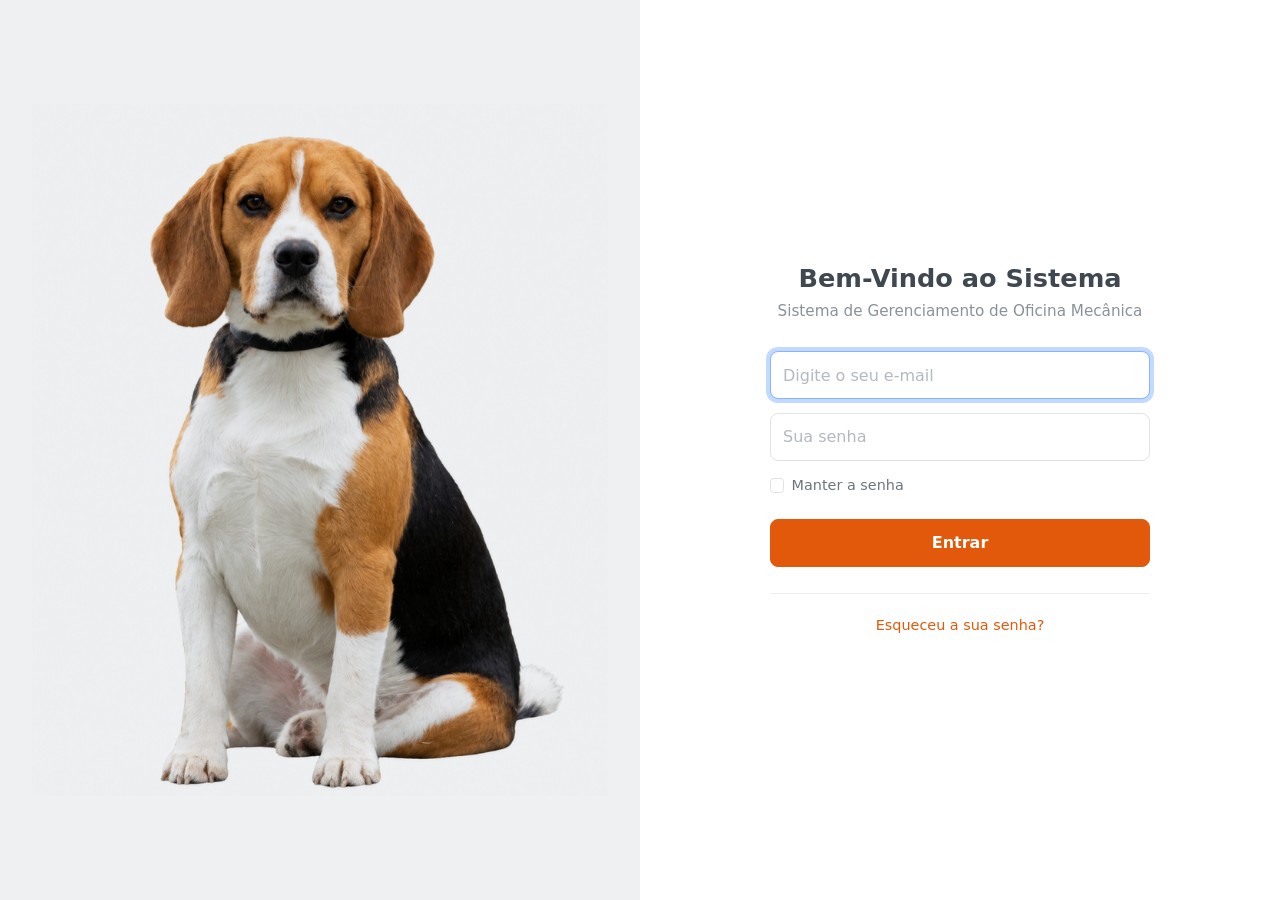
==== src/main/resources/static/login.html @ 8f4ea1b3 "Merge branch 'develop' (v1.2.0)" ====
<!DOCTYPE html>
<html lang="pt-BR">
<head>
  <meta charset="UTF-8">
  <meta name="viewport" content="width=device-width, initial-scale=1">
  <title>Entrar · Oficina Mecânica</title>
  <link href="vendor/css/bootstrap.min.css" rel="stylesheet">
  <link href="vendor/css/bootstrap-icons.min.css" rel="stylesheet">
  <link href="css/style.css" rel="stylesheet">
</head>
<body class="tela-login">

<main class="login">

  <!-- metade da esquerda: o mascote -->
  <section class="login-foto">
    <img src="img/beagle.png" alt="Beagle sentado, mascote da oficina">
  </section>

  <!-- metade da direita: o formulário -->
  <section class="login-painel">
    <form id="formLogin" class="login-form" novalidate>

      <h1 class="login-titulo">Bem-Vindo ao Sistema</h1>
      <p class="login-subtitulo">Sistema de Gerenciamento de Oficina Mecânica</p>

      <div class="alert alert-danger d-flex align-items-center gap-2 text-start d-none" id="erroLogin" role="alert">
        <i class="bi bi-exclamation-triangle-fill"></i>
        <span id="erroLoginTexto"></span>
      </div>

      <label for="email" class="visually-hidden">E-mail</label>
      <input type="email" id="email" class="form-control login-campo"
             placeholder="Digite o seu e-mail" required autocomplete="username" autofocus>

      <label for="senha" class="visually-hidden">Senha</label>
      <input type="password" id="senha" class="form-control login-campo"
             placeholder="Sua senha" required autocomplete="current-password">

      <p class="login-aviso d-none" id="avisoCapsLock">
        <i class="bi bi-capslock"></i> Caps Lock está ligado.
      </p>

      <div class="form-check login-lembrar">
        <input class="form-check-input" type="checkbox" id="manterConectado">
        <label class="form-check-label" for="manterConectado">Manter a senha</label>
      </div>

      <button type="submit" class="btn btn-primary login-entrar" id="btnEntrar">
        <span id="textoEntrar">Entrar</span>
        <span class="spinner-border spinner-border-sm ms-2 d-none" id="carregandoEntrar" aria-hidden="true"></span>
      </button>

      <button type="button" class="login-esqueci" id="btnEsqueci">Esqueceu a sua senha?</button>

      <p class="login-dica d-none" id="dicaSenha">
        Este sistema não envia e-mail de recuperação. Peça a um usuário
        <strong>ADMIN</strong> para redefinir a sua senha em
        <em>Administração &rsaquo; Usuários</em>.
      </p>

    </form>
  </section>

</main>

<script src="vendor/js/jquery.min.js"></script>
<script src="js/login.js"></script>
</body>
</html>
---- src/main/resources/static/css/style.css ----
/* Identidade visual: grafite + laranja de sinalização (mundo da oficina).
   O resto continua sendo Bootstrap padrão — aqui só ficam a marca, o menu
   lateral, o dashboard, a tela de login e a via impressa da OS. */
:root {
  --oficina-grafite: #1f2428;
  --oficina-grafite-fundo: #191e22;
  --oficina-grafite-claro: #2b3238;
  --oficina-laranja: #e2590b;
  --oficina-laranja-escuro: #c24c08;
  --oficina-laranja-claro: #f2751f;
  --oficina-tela: #f3f4f6;
  --oficina-borda: #e5e7eb;

  /* Cores das situações de OS, usadas nos cartões e nos gráficos do dashboard.
     São versões dessaturadas da identidade: mesma matiz do laranja da marca,
     só que mais claras e menos vivas, porque no dashboard elas aparecem em
     áreas grandes (rosca, barras, faixas dos cartões). O laranja forte fica
     reservado para os botões, onde precisa chamar atenção. */
  --os-aberta: #d87b46;
  --os-andamento: #dbb157;
  --os-concluida: #61b885;
  --os-cancelada: #aeb4ba;

  /* tons de apoio do dashboard */
  --painel-ardosia: #7b868f;
  --painel-texto: #3f4750;

  --barra-largura: 256px;
  --barra-recolhida: 76px;
}

body {
  background: var(--oficina-tela);
}

.text-accent {
  color: var(--oficina-laranja);
}

.btn-primary {
  --bs-btn-bg: var(--oficina-laranja);
  --bs-btn-border-color: var(--oficina-laranja);
  --bs-btn-hover-bg: var(--oficina-laranja-escuro);
  --bs-btn-hover-border-color: var(--oficina-laranja-escuro);
  --bs-btn-active-bg: var(--oficina-laranja-escuro);
  --bs-btn-active-border-color: var(--oficina-laranja-escuro);
}

.btn-outline-primary {
  --bs-btn-color: var(--oficina-laranja);
  --bs-btn-border-color: var(--oficina-laranja);
  --bs-btn-hover-bg: var(--oficina-laranja);
  --bs-btn-hover-border-color: var(--oficina-laranja);
  --bs-btn-active-bg: var(--oficina-laranja);
  --bs-btn-active-border-color: var(--oficina-laranja);
}

.busca {
  max-width: 360px;
}

.card {
  border: 0;
  box-shadow: 0 1px 3px rgba(0, 0, 0, .08);
}

.table thead th {
  font-size: .8rem;
  text-transform: uppercase;
  letter-spacing: .04em;
  color: #6c757d;
}

:focus-visible {
  outline: 3px solid var(--oficina-laranja);
  outline-offset: 2px;
}

/* ================================================================ app shell
   Menu lateral fixo à esquerda + área de trabalho rolando ao lado. */
.app {
  display: flex;
  min-height: 100vh;
}

.barra-lateral {
  flex: 0 0 var(--barra-largura);
  width: var(--barra-largura);
  background: var(--oficina-grafite-fundo);
  color: #cbd3da;
  display: flex;
  flex-direction: column;
  position: sticky;
  top: 0;
  height: 100vh;
  transition: width .18s ease, flex-basis .18s ease;
  z-index: 1040;
}

.bl-marca {
  display: flex;
  align-items: center;
  gap: .6rem;
  padding: 1.1rem 1.25rem;
  font-size: 1.15rem;
  font-weight: 600;
  color: #fff;
  border-bottom: 1px solid rgba(255, 255, 255, .07);
  white-space: nowrap;
}

.bl-marca .bi {
  font-size: 1.6rem;
  color: var(--oficina-laranja);
  flex: 0 0 auto;
}

.bl-nav {
  flex: 1;
  overflow-y: auto;
  padding: .75rem 0;
}

.bl-grupo {
  margin: 1rem 1.25rem .35rem;
  font-size: .68rem;
  text-transform: uppercase;
  letter-spacing: .09em;
  color: #6b7681;
}

.bl-item {
  display: flex;
  align-items: center;
  gap: .75rem;
  width: 100%;
  padding: .62rem 1.25rem;
  background: none;
  border: 0;
  border-left: 3px solid transparent;
  color: #cbd3da;
  text-align: left;
  white-space: nowrap;
}

.bl-item .bi {
  font-size: 1.05rem;
  flex: 0 0 1.25rem;
}

.bl-item:hover {
  background: var(--oficina-grafite-claro);
  color: #fff;
}

.bl-item.ativo {
  background: var(--oficina-grafite-claro);
  border-left-color: var(--oficina-laranja);
  color: #fff;
  font-weight: 600;
}

.bl-recolher {
  display: flex;
  align-items: center;
  gap: .75rem;
  padding: .75rem 1.25rem;
  background: none;
  border: 0;
  border-top: 1px solid rgba(255, 255, 255, .07);
  color: #8b959e;
  white-space: nowrap;
}

.bl-recolher:hover {
  color: #fff;
}

/* recolhido: sobra só a coluna de ícones */
body.recolhido .barra-lateral {
  flex-basis: var(--barra-recolhida);
  width: var(--barra-recolhida);
}

body.recolhido .bl-texto {
  display: none;
}

body.recolhido .bl-item,
body.recolhido .bl-recolher,
body.recolhido .bl-marca {
  justify-content: center;
  padding-left: 0;
  padding-right: 0;
}

body.recolhido .bl-grupo {
  height: 1px;
  margin: .75rem 1rem;
  background: rgba(255, 255, 255, .08);
}

/* ---------------------------------------------------------------- área */
.area {
  flex: 1;
  min-width: 0;
  display: flex;
  flex-direction: column;
}

.topo {
  display: flex;
  align-items: center;
  gap: 1rem;
  padding: .75rem 1.5rem;
  background: #fff;
  border-bottom: 1px solid var(--oficina-borda);
  position: sticky;
  top: 0;
  z-index: 1030;
}

.topo-titulo {
  flex: 1;
  margin: 0;
  font-size: 1.3rem;
  font-weight: 600;
  color: var(--oficina-grafite);
}

.btn-menu {
  display: none;
  background: none;
  border: 0;
  font-size: 1.5rem;
  color: var(--oficina-grafite);
  padding: 0 .25rem;
}

.usuario-chip {
  display: flex;
  align-items: center;
  gap: .65rem;
  background: none;
  border: 1px solid transparent;
  border-radius: 999px;
  padding: .3rem .7rem .3rem .3rem;
  color: var(--oficina-grafite);
}

.usuario-chip:hover {
  border-color: var(--oficina-borda);
  background: #fafafa;
}

.usuario-avatar {
  display: grid;
  place-items: center;
  width: 38px;
  height: 38px;
  border-radius: 50%;
  background: var(--oficina-laranja);
  color: #fff;
  font-weight: 700;
  font-size: .85rem;
  flex: 0 0 auto;
}

.usuario-dados {
  display: flex;
  flex-direction: column;
  line-height: 1.15;
  text-align: left;
}

.usuario-nome {
  font-weight: 600;
  font-size: .9rem;
}

.usuario-perfil {
  font-size: .72rem;
  text-transform: uppercase;
  letter-spacing: .05em;
  color: #6c757d;
}

.conteudo {
  padding: 1.5rem;
  flex: 1;
}

.pagina {
  display: none;
}

.pagina.ativa {
  display: block;
}

.barra-acoes {
  display: flex;
  flex-wrap: wrap;
  gap: .5rem;
  justify-content: space-between;
  align-items: center;
  margin-bottom: 1rem;
}

/* sombra do menu aberto no celular */
.bl-sombra {
  display: none;
  position: fixed;
  inset: 0;
  background: rgba(0, 0, 0, .45);
  z-index: 1035;
}

.bl-sombra.visivel {
  display: block;
}

/* ================================================================ dashboard */
.cartao {
  padding: 1.15rem 1.25rem;
}

.cartao-titulo {
  font-size: .82rem;
  font-weight: 700;
  text-transform: uppercase;
  letter-spacing: .05em;
  color: #6c757d;
  margin-bottom: 1rem;
}

.indicador {
  display: flex;
  align-items: center;
  gap: 1rem;
  padding: 1.1rem 1.25rem;
  border-left: 4px solid var(--os-aberta);
  height: 100%;
}

.indicador-icone {
  display: grid;
  place-items: center;
  width: 46px;
  height: 46px;
  border-radius: 12px;
  font-size: 1.35rem;
  flex: 0 0 auto;
  background: rgba(216, 123, 70, .14);
  color: #c06a38;
}

.indicador-rotulo {
  font-size: .72rem;
  text-transform: uppercase;
  letter-spacing: .06em;
  color: #6c757d;
}

.indicador-valor {
  font-size: 1.55rem;
  font-weight: 700;
  line-height: 1.15;
  color: var(--painel-texto);
}

.indicador-nota {
  font-size: .75rem;
  color: #8a9199;
}

.indicador.verde {
  border-left-color: var(--os-concluida);
}

.indicador.verde .indicador-icone {
  background: rgba(97, 184, 133, .16);
  color: #4e9c6f;
}

.indicador.ambar {
  border-left-color: var(--os-andamento);
}

.indicador.ambar .indicador-icone {
  background: rgba(219, 177, 87, .20);
  color: #b58f3a;
}

.indicador.grafite {
  border-left-color: var(--painel-ardosia);
}

.indicador.grafite .indicador-icone {
  background: rgba(123, 134, 143, .14);
  color: #6b757d;
}

.grafico svg {
  display: block;
  width: 100%;
  height: auto;
}

.legenda {
  display: flex;
  flex-wrap: wrap;
  gap: .35rem 1.1rem;
  margin-top: .75rem;
}

.legenda span {
  display: inline-flex;
  align-items: center;
  gap: .4rem;
  font-size: .82rem;
  color: #495057;
}

.legenda i {
  width: 11px;
  height: 11px;
  border-radius: 3px;
  display: inline-block;
}

.vazio {
  padding: 2rem 0;
  text-align: center;
  color: #8a9199;
}

/* ================================================================ login
   Ocupa a tela inteira: metade da esquerda é o mascote, metade da direita é o
   formulário. Sem cartão flutuante, sem margem sobrando. */
.tela-login {
  background: #fff;
}

.login {
  display: flex;
  min-height: 100vh;
}

.login-foto {
  flex: 1 1 50%;
  display: grid;
  place-items: center;
  padding: 2rem;
  background: #eef0f2;
}

/* A foto tem fundo branco. O 'multiply' apaga esse branco contra o cinza do
   painel, então o cachorro aparece recortado, sem retângulo em volta. */
.login-foto img {
  max-width: 100%;
  max-height: 86vh;
  object-fit: contain;
  mix-blend-mode: multiply;
}

.login-painel {
  flex: 1 1 50%;
  display: grid;
  place-items: center;
  padding: 2rem;
  background: #fff;
}

.login-form {
  width: min(380px, 100%);
  text-align: center;
}

.login-titulo {
  font-size: 1.6rem;
  font-weight: 600;
  color: #3f4750;
  margin-bottom: .4rem;
}

.login-subtitulo {
  color: #8a9199;
  font-size: .95rem;
  line-height: 1.45;
  margin-bottom: 1.85rem;
}

.login-campo {
  height: 48px;
  margin-bottom: .85rem;
  border-radius: 8px;
  border-color: #dfe3e8;
  text-align: left;
}

.login-campo::placeholder {
  color: #b3b9bf;
}

.login-aviso {
  margin: -.35rem 0 .5rem;
  text-align: left;
  font-size: .82rem;
  color: #9a6b00;
}

.login-lembrar {
  margin: .15rem 0 1.3rem;
  text-align: left;
  font-size: .9rem;
  color: #6c757d;
}

.login-lembrar .form-check-input:checked {
  background-color: var(--oficina-laranja);
  border-color: var(--oficina-laranja);
}

.login-entrar {
  width: 100%;
  height: 48px;
  border-radius: 8px;
  font-weight: 600;
}

.login-esqueci {
  display: block;
  width: 100%;
  margin-top: 1.6rem;
  padding-top: 1.3rem;
  border: 0;
  border-top: 1px solid #edeff1;
  background: none;
  color: var(--oficina-laranja);
  font-size: .9rem;
}

.login-esqueci:hover {
  color: var(--oficina-laranja-escuro);
  text-decoration: underline;
}

.login-dica {
  margin: .85rem 0 0;
  font-size: .82rem;
  line-height: 1.55;
  color: #6c757d;
  text-align: left;
}

/* ================================================================ telas estreitas */
@media (max-width: 991.98px) {
  .barra-lateral {
    position: fixed;
    top: 0;
    left: 0;
    transform: translateX(-100%);
    transition: transform .2s ease;
  }

  body.menu-aberto .barra-lateral {
    transform: translateX(0);
  }

  .btn-menu {
    display: block;
  }

  .conteudo {
    padding: 1rem;
  }

  .topo {
    padding: .75rem 1rem;
  }

  .usuario-dados {
    display: none;
  }
}

@media (max-width: 767.98px) {
  /* No celular a foto vira uma faixa no topo e o formulário fica embaixo. */
  .login {
    flex-direction: column;
  }

  .login-foto {
    flex: 0 0 30vh;
    padding: 1rem;
  }

  .login-foto img {
    max-height: 26vh;
  }

  .login-painel {
    padding: 1.75rem 1.5rem 2.5rem;
  }

  .busca {
    max-width: none;
  }

  .barra-acoes > * {
    width: 100%;
  }
}

/* ---------------------------------------------------------------- impressão
   A via da OS é montada em #impressaoOs pelo app.js. Na tela fica oculta; no
   papel, é a única coisa que sai. O PDF quem gera é o próprio navegador
   ("Salvar como PDF" na caixa de impressão) — sem biblioteca nenhuma. */
#impressaoOs {
  display: none;
}

#impressaoOs .os-topo {
  display: flex;
  justify-content: space-between;
  align-items: flex-end;
  border-bottom: 2px solid #000;
  padding-bottom: .5rem;
  margin-bottom: 1rem;
}

#impressaoOs h1 {
  font-size: 15pt;
  margin: 0;
}

#impressaoOs h2 {
  font-size: 9pt;
  text-transform: uppercase;
  letter-spacing: .05em;
  border-bottom: 1px solid #999;
  padding-bottom: .1rem;
  margin: 0 0 .35rem;
}

#impressaoOs .os-dados {
  display: flex;
  gap: 1.5rem;
  margin-bottom: 1rem;
}

#impressaoOs .os-dados > div {
  flex: 1;
}

#impressaoOs table {
  width: 100%;
  border-collapse: collapse;
  margin-bottom: .75rem;
}

#impressaoOs th,
#impressaoOs td {
  border: 1px solid #999;
  padding: .3rem .5rem;
  text-align: left;
}

#impressaoOs th {
  background: #eee;
  print-color-adjust: exact;
  -webkit-print-color-adjust: exact;
}

#impressaoOs .d { text-align: right; }
#impressaoOs .c { text-align: center; }

#impressaoOs .os-total {
  text-align: right;
  font-size: 13pt;
  font-weight: 700;
}

#impressaoOs .assinaturas {
  display: flex;
  gap: 3rem;
  margin-top: 3.5rem;
}

#impressaoOs .assinaturas div {
  flex: 1;
  border-top: 1px solid #000;
  padding-top: .25rem;
  text-align: center;
  font-size: 9pt;
}

@media print {
  body > *:not(#impressaoOs) {
    display: none !important;
  }

  #impressaoOs {
    display: block;
    color: #000;
    font-size: 11pt;
  }

  @page {
    size: A4;
    margin: 15mm;
  }
}
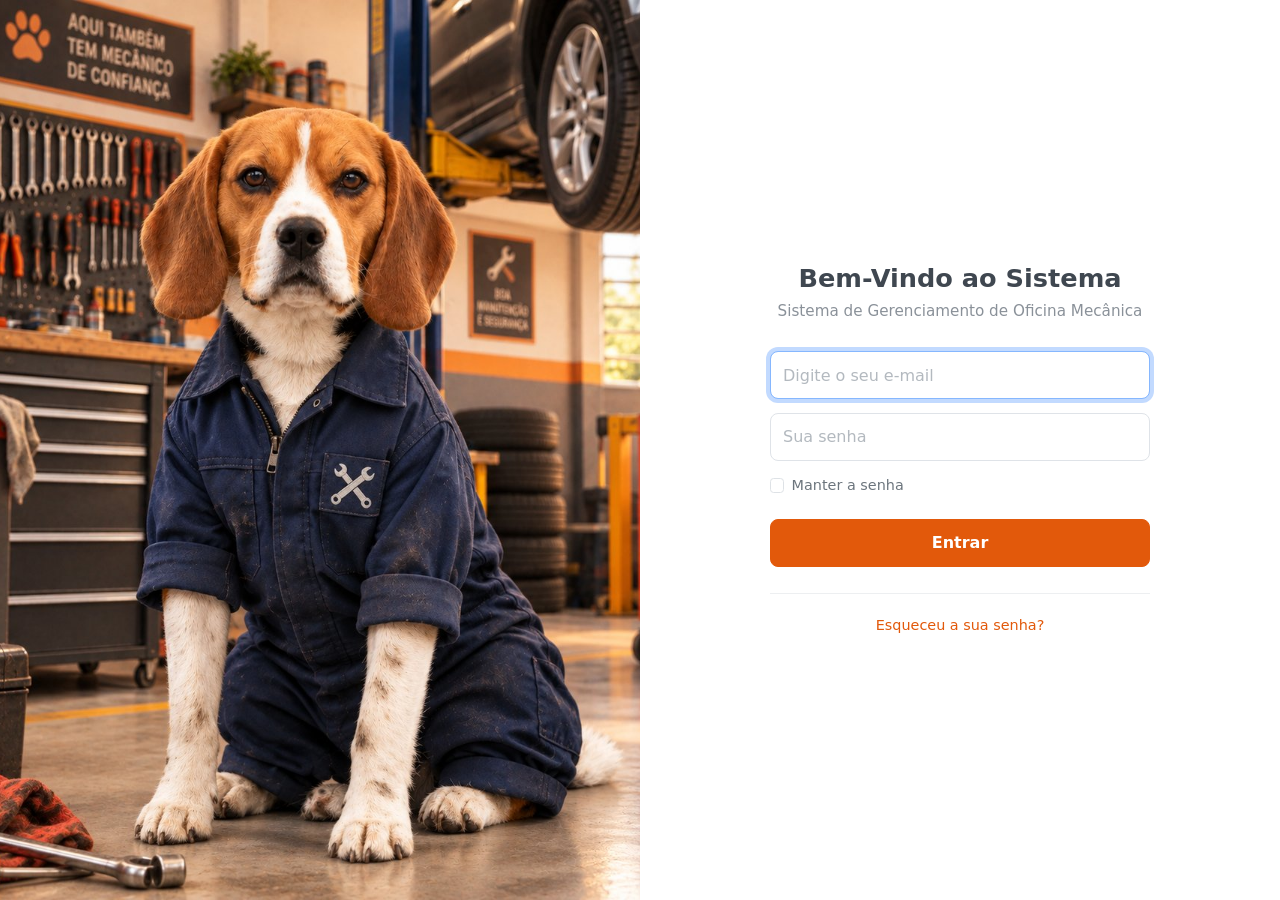
==== commit 8acba83e: "feat(ui): foto do mascote mecanico no login e remove aviso da tela de usuarios A foto nova tem cenar" ====
--- a/src/main/resources/static/login.html
+++ b/src/main/resources/static/login.html
@@ -14,7 +14,7 @@
 
   <!-- metade da esquerda: o mascote -->
   <section class="login-foto">
-    <img src="img/beagle.png" alt="Beagle sentado, mascote da oficina">
+    <img src="img/beagle-mecanico.jpg" alt="Beagle vestido de mecânico, mascote da oficina">
   </section>
 
   <!-- metade da direita: o formulário -->
--- a/src/main/resources/static/css/style.css
+++ b/src/main/resources/static/css/style.css
@@ -449,19 +449,20 @@
 
 .login-foto {
   flex: 1 1 50%;
-  display: grid;
-  place-items: center;
-  padding: 2rem;
-  background: #eef0f2;
-}
-
-/* A foto tem fundo branco. O 'multiply' apaga esse branco contra o cinza do
-   painel, então o cachorro aparece recortado, sem retângulo em volta. */
+  position: relative;
+  overflow: hidden;
+  background: var(--oficina-grafite);
+}
+
+/* A foto tem cenário próprio (a oficina), então ocupa a metade inteira.
+   O 'cover' corta as sobras sem distorcer; o foco fica no rosto do cachorro. */
 .login-foto img {
-  max-width: 100%;
-  max-height: 86vh;
-  object-fit: contain;
-  mix-blend-mode: multiply;
+  position: absolute;
+  inset: 0;
+  width: 100%;
+  height: 100%;
+  object-fit: cover;
+  object-position: center 30%;
 }
 
 .login-painel {
@@ -592,12 +593,11 @@
   }
 
   .login-foto {
-    flex: 0 0 30vh;
-    padding: 1rem;
+    flex: 0 0 34vh;
   }
 
   .login-foto img {
-    max-height: 26vh;
+    object-position: center 25%;
   }
 
   .login-painel {
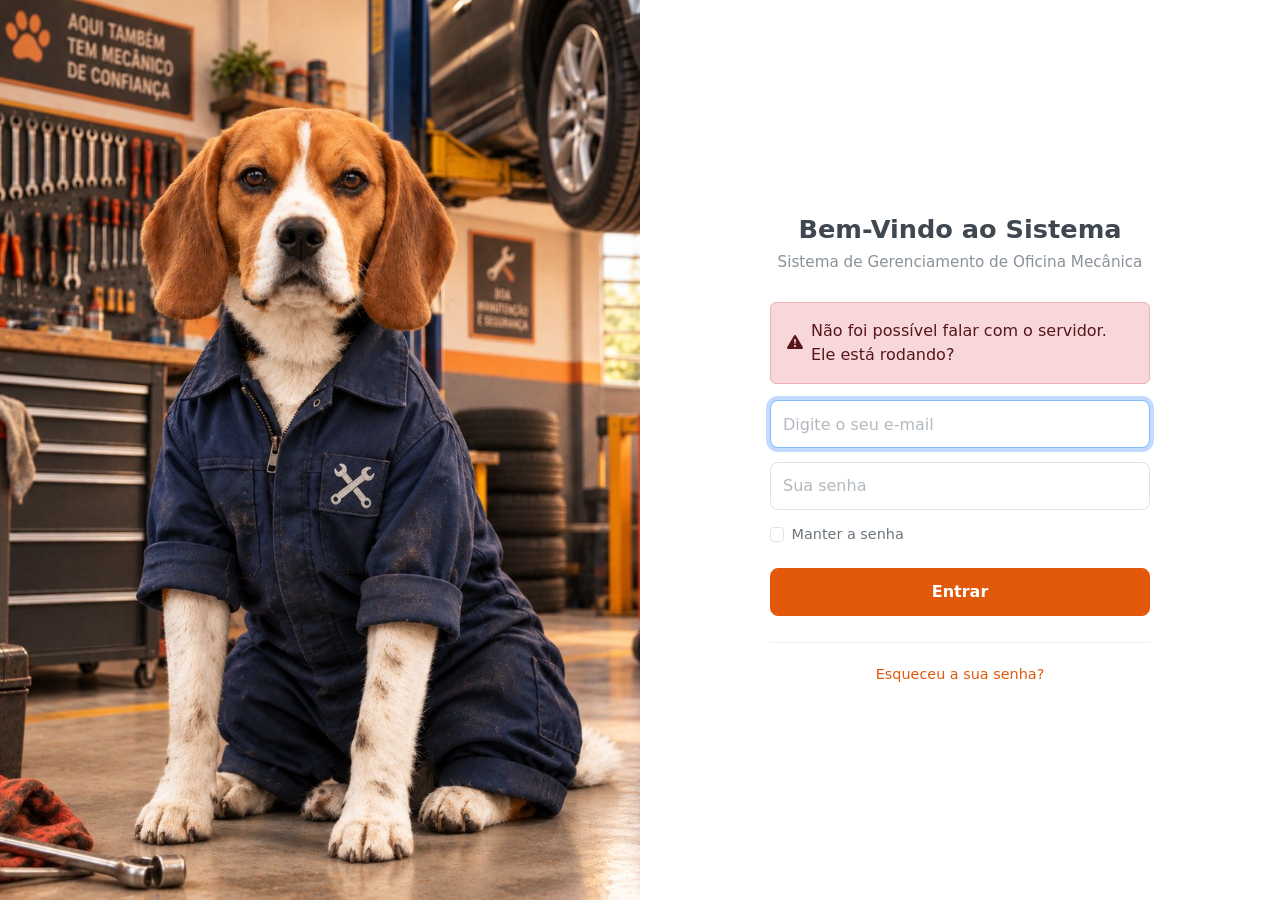
==== commit 0396c275: "feat(seguranca): administrador definido no primeiro acesso, sem senha padrao Havia uma senha padrao " ====
--- a/src/main/resources/static/login.html
+++ b/src/main/resources/static/login.html
@@ -21,12 +21,19 @@
   <section class="login-painel">
     <form id="formLogin" class="login-form" novalidate>
 
-      <h1 class="login-titulo">Bem-Vindo ao Sistema</h1>
-      <p class="login-subtitulo">Sistema de Gerenciamento de Oficina Mecânica</p>
+      <h1 class="login-titulo" id="tituloLogin">Bem-Vindo ao Sistema</h1>
+      <p class="login-subtitulo" id="subtituloLogin">Sistema de Gerenciamento de Oficina Mecânica</p>
 
       <div class="alert alert-danger d-flex align-items-center gap-2 text-start d-none" id="erroLogin" role="alert">
         <i class="bi bi-exclamation-triangle-fill"></i>
         <span id="erroLoginTexto"></span>
+      </div>
+
+      <!-- Só aparece no primeiro acesso, quando ainda não existe nenhuma conta. -->
+      <div id="blocoPrimeiroAcesso" class="d-none">
+        <label for="nome" class="visually-hidden">Seu nome</label>
+        <input type="text" id="nome" class="form-control login-campo"
+               placeholder="Seu nome completo" autocomplete="name" maxlength="100">
       </div>
 
       <label for="email" class="visually-hidden">E-mail</label>
@@ -37,11 +44,18 @@
       <input type="password" id="senha" class="form-control login-campo"
              placeholder="Sua senha" required autocomplete="current-password">
 
+      <div id="blocoConfirmaSenha" class="d-none">
+        <label for="confirmaSenha" class="visually-hidden">Repita a senha</label>
+        <input type="password" id="confirmaSenha" class="form-control login-campo"
+               placeholder="Repita a senha" autocomplete="new-password">
+        <p class="login-dica">Mínimo de 8 caracteres, com pelo menos uma letra e um número.</p>
+      </div>
+
       <p class="login-aviso d-none" id="avisoCapsLock">
         <i class="bi bi-capslock"></i> Caps Lock está ligado.
       </p>
 
-      <div class="form-check login-lembrar">
+      <div class="form-check login-lembrar" id="blocoManter">
         <input class="form-check-input" type="checkbox" id="manterConectado">
         <label class="form-check-label" for="manterConectado">Manter a senha</label>
       </div>
@@ -52,6 +66,13 @@
       </button>
 
       <button type="button" class="login-esqueci" id="btnEsqueci">Esqueceu a sua senha?</button>
+
+      <p class="login-dica d-none" id="avisoConfiguracao">
+        <i class="bi bi-shield-lock"></i>
+        Esta é a primeira execução: o sistema ainda não tem nenhuma conta.
+        A conta criada agora será o <strong>administrador</strong>, e esta tela
+        deixa de oferecer isso assim que ela existir.
+      </p>
 
       <p class="login-dica d-none" id="dicaSenha">
         Este sistema não envia e-mail de recuperação. Peça a um usuário
